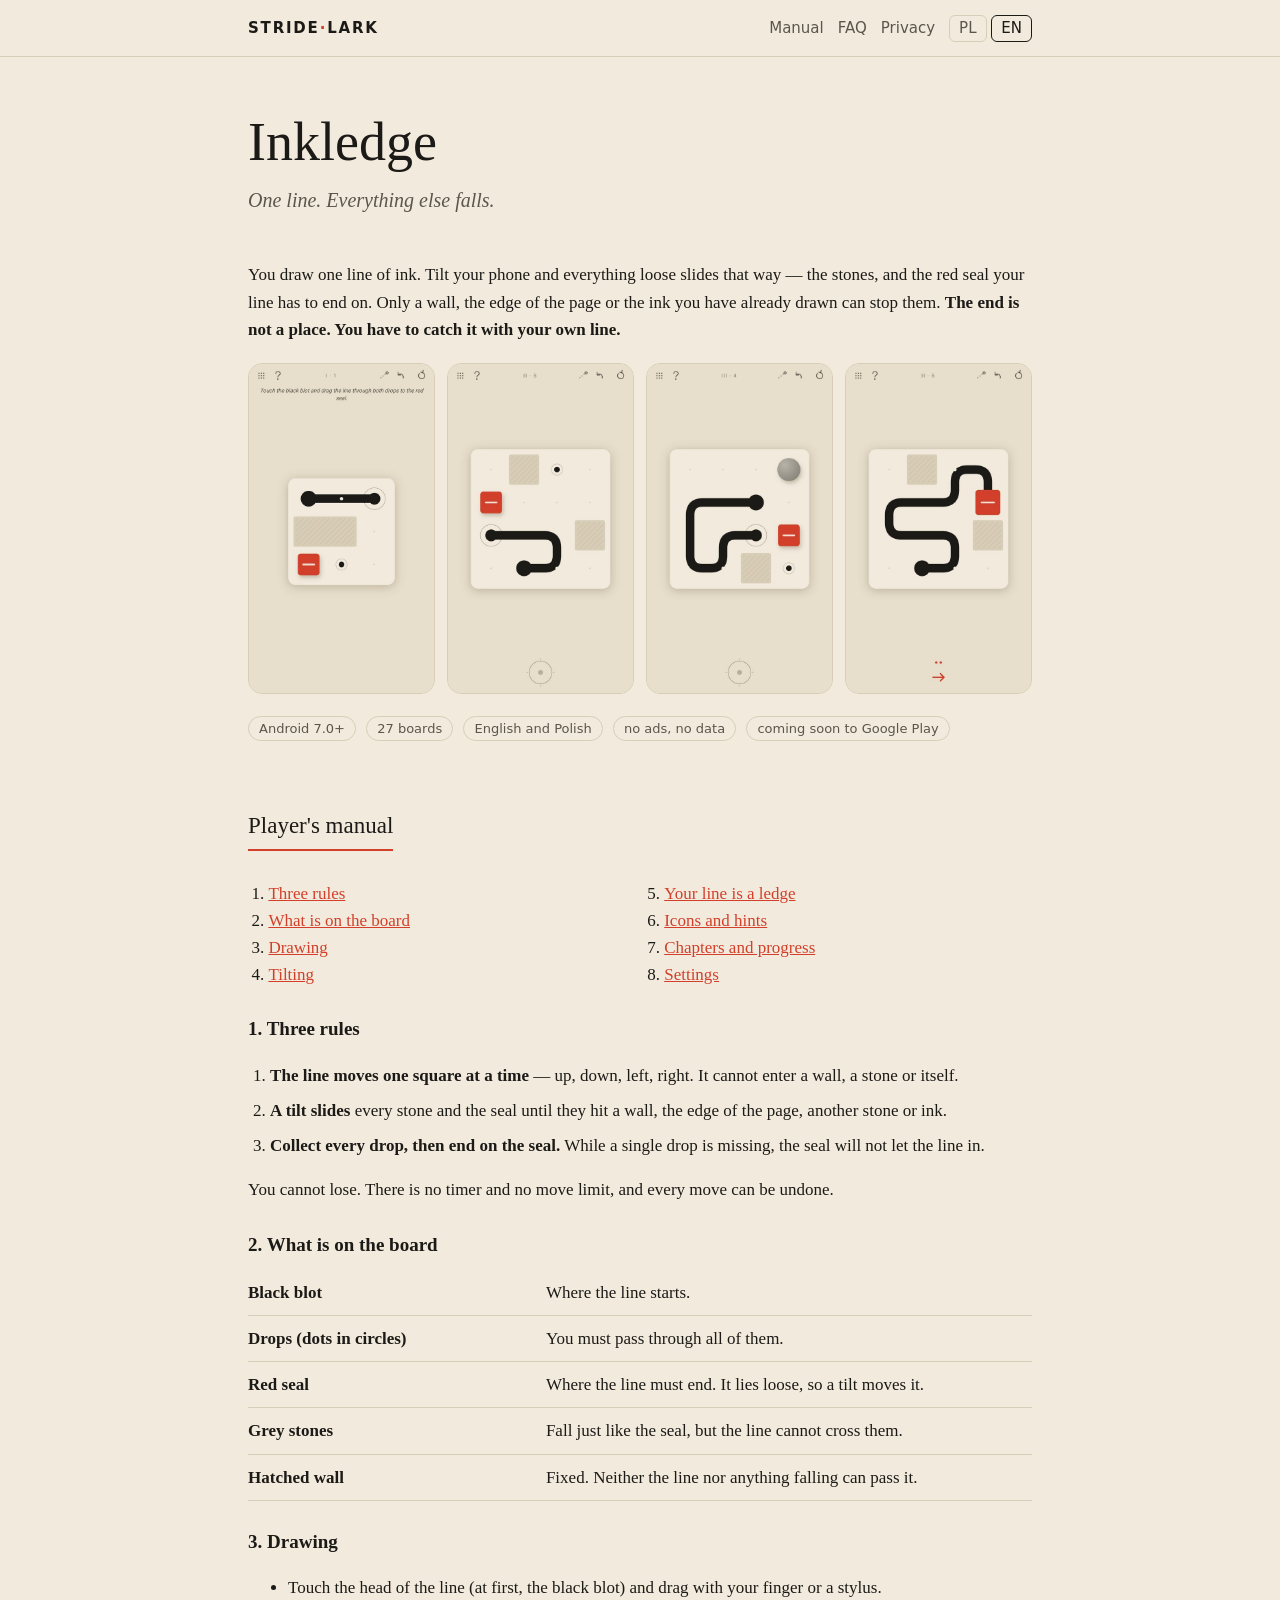
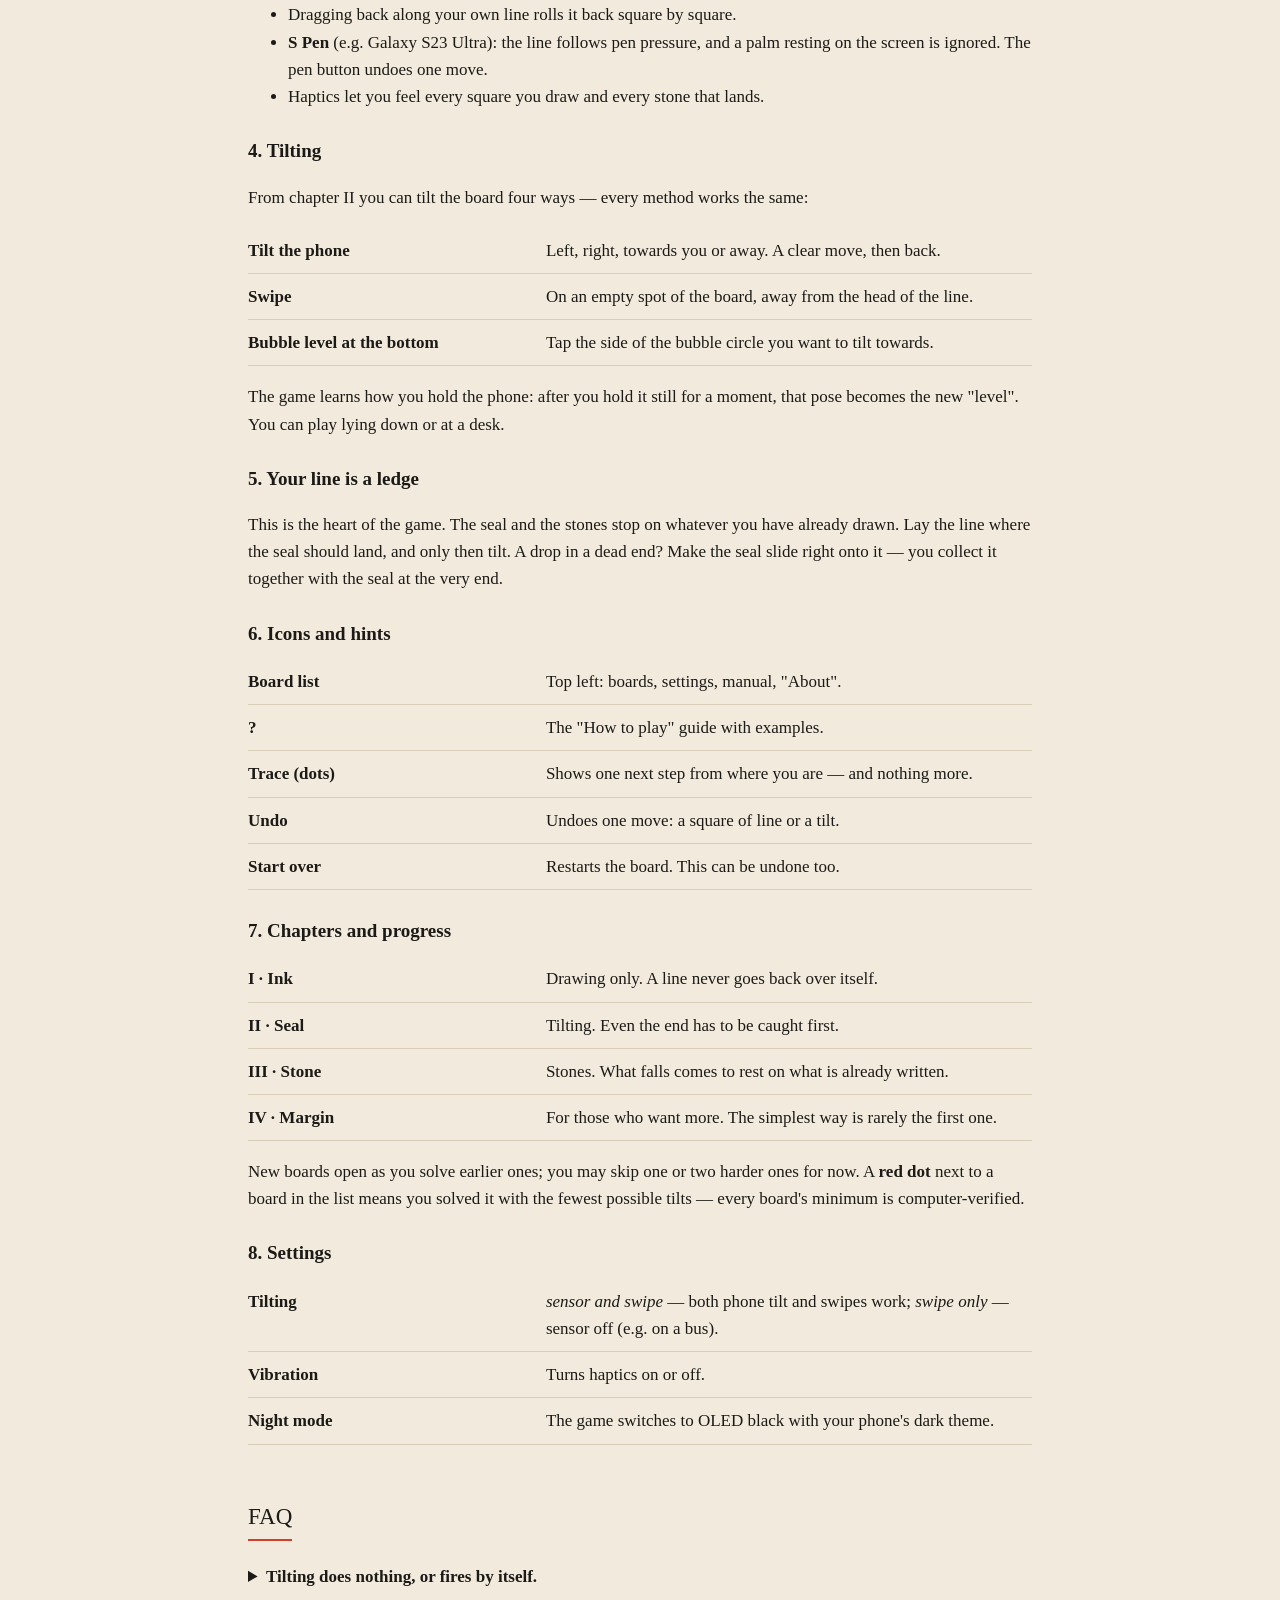
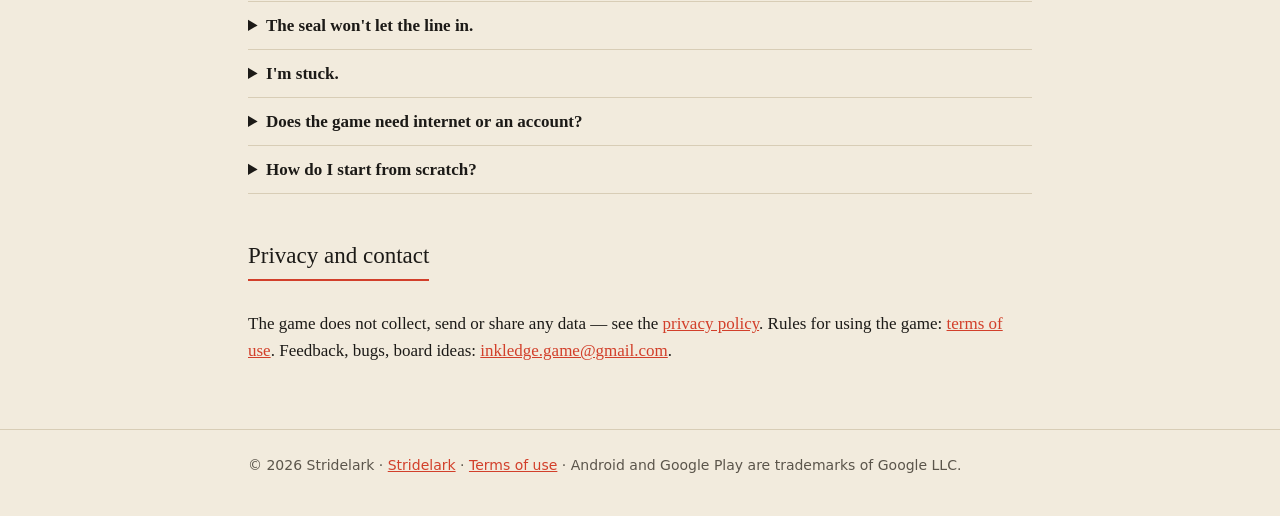
==== inkledge/index.html @ 9a071e55 "Stridelark: strona studia, Inkledge (instrukcja, prywatność, warunki) Co-Authored-By: Claude Opus 5." ====
<!doctype html>
<html lang="pl" data-title-pl="Inkledge — jedna kreska. Instrukcja gry"
      data-title-en="Inkledge — one line puzzle. Player's manual">
<head>
<meta charset="utf-8">
<meta name="viewport" content="width=device-width, initial-scale=1">
<title>Inkledge</title>
<meta name="description" content="Inkledge: a one-line logic puzzle for Android. Rules, controls and player's manual.">
<link rel="icon" href="../img/inkledge-ikona.png">
<link rel="stylesheet" href="../style.css">
<script src="../lang.js"></script>
</head>
<body>
<header class="top"><div class="wrap">
  <a class="brand" href="../">STRIDE<span>·</span>LARK</a>
  <nav>
    <a href="#instrukcja"><span lang="pl">Instrukcja</span><span lang="en">Manual</span></a>
    <a href="#pytania"><span lang="pl">Pytania</span><span lang="en">FAQ</span></a>
    <a href="privacy.html"><span lang="pl">Prywatność</span><span lang="en">Privacy</span></a>
    <span class="lang"><button data-set="pl">PL</button> <button data-set="en">EN</button></span>
  </nav>
</div></header>

<main class="wrap">
  <section class="hero">
    <h1>Inkledge</h1>
    <p class="lead" lang="pl">Jedna kreska. Wszystko inne spada.</p>
    <p class="lead" lang="en">One line. Everything else falls.</p>
  </section>

  <p lang="pl">Rysujesz jedną kreskę tuszu. Kiedy przechylisz telefon, wszystko, co leży luźno, zsuwa się
    w tę stronę — kamienie i czerwona pieczęć, na której kreska ma się skończyć. Zatrzyma je mur, krawędź
    kartki albo to, co już narysowałeś. <b>Koniec nie jest miejscem. Koniec trzeba złapać własną kreską.</b></p>
  <p lang="en">You draw one line of ink. Tilt your phone and everything loose slides that way — the stones,
    and the red seal your line has to end on. Only a wall, the edge of the page or the ink you have
    already drawn can stop them. <b>The end is not a place. You have to catch it with your own line.</b></p>

  <div class="shots" lang="pl">
    <img src="../img/pl-2-pierwsza-plansza.jpg" alt="Pierwsza plansza" loading="lazy">
    <img src="../img/pl-3-kreska-jest-polka.jpg" alt="Kreska jest półką" loading="lazy">
    <img src="../img/pl-4-kamien.jpg" alt="Rozdział Kamień" loading="lazy">
    <img src="../img/pl-6-wygrana.jpg" alt="Plansza rozwiązana" loading="lazy">
  </div>
  <div class="shots" lang="en">
    <img src="../img/en-2-pierwsza-plansza.jpg" alt="First board" loading="lazy">
    <img src="../img/en-3-kreska-jest-polka.jpg" alt="Your line is a ledge" loading="lazy">
    <img src="../img/en-4-kamien.jpg" alt="Chapter Stone" loading="lazy">
    <img src="../img/en-6-wygrana.jpg" alt="Board solved" loading="lazy">
  </div>

  <p>
    <span class="tag" lang="pl">Android 7.0+</span><span class="tag" lang="en">Android 7.0+</span>
    <span class="tag" lang="pl">27 plansz</span><span class="tag" lang="en">27 boards</span>
    <span class="tag" lang="pl">polski i angielski</span><span class="tag" lang="en">English and Polish</span>
    <span class="tag" lang="pl">bez reklam i danych</span><span class="tag" lang="en">no ads, no data</span>
    <span class="tag" lang="pl">wkrótce w Google Play</span><span class="tag" lang="en">coming soon to Google Play</span>
  </p>

  <h2 id="instrukcja"><span lang="pl">Instrukcja gracza</span><span lang="en">Player's manual</span></h2>
  <ol class="toc" lang="pl">
    <li><a href="#zasady">Trzy zasady</a></li>
    <li><a href="#plansza">Co jest na planszy</a></li>
    <li><a href="#rysowanie">Rysowanie</a></li>
    <li><a href="#przechylanie">Przechylanie</a></li>
    <li><a href="#polka">Kreska jest półką</a></li>
    <li><a href="#ikony">Ikony i podpowiedź</a></li>
    <li><a href="#rozdzialy">Rozdziały i postęp</a></li>
    <li><a href="#ustawienia">Ustawienia</a></li>
  </ol>
  <ol class="toc" lang="en">
    <li><a href="#zasady">Three rules</a></li>
    <li><a href="#plansza">What is on the board</a></li>
    <li><a href="#rysowanie">Drawing</a></li>
    <li><a href="#przechylanie">Tilting</a></li>
    <li><a href="#polka">Your line is a ledge</a></li>
    <li><a href="#ikony">Icons and hints</a></li>
    <li><a href="#rozdzialy">Chapters and progress</a></li>
    <li><a href="#ustawienia">Settings</a></li>
  </ol>

  <h3 id="zasady"><span lang="pl">1. Trzy zasady</span><span lang="en">1. Three rules</span></h3>
  <ol class="rules" lang="pl">
    <li><b>Kreska idzie pole po polu</b> — w górę, w dół, w lewo, w prawo. Nie wejdzie na mur, na kamień
      ani na samą siebie.</li>
    <li><b>Przechylenie zsuwa</b> wszystkie kamienie i pieczęć, aż oprą się o mur, krawędź kartki, inny
      kamień albo o tusz.</li>
    <li><b>Zbierz wszystkie krople, potem zakończ na pieczęci.</b> Dopóki brakuje choć jednej kropli,
      pieczęć nie wpuści kreski.</li>
  </ol>
  <ol class="rules" lang="en">
    <li><b>The line moves one square at a time</b> — up, down, left, right. It cannot enter a wall, a stone
      or itself.</li>
    <li><b>A tilt slides</b> every stone and the seal until they hit a wall, the edge of the page, another
      stone or ink.</li>
    <li><b>Collect every drop, then end on the seal.</b> While a single drop is missing, the seal will not
      let the line in.</li>
  </ol>
  <p lang="pl">Nie da się przegrać. Nie ma zegara ani limitu ruchów, a każdy ruch można cofnąć.</p>
  <p lang="en">You cannot lose. There is no timer and no move limit, and every move can be undone.</p>

  <h3 id="plansza"><span lang="pl">2. Co jest na planszy</span><span lang="en">2. What is on the board</span></h3>
  <table lang="pl">
    <tr><th>Czarny kleks</th><td>Początek kreski. Stąd zaczynasz rysować.</td></tr>
    <tr><th>Krople (kropki w kółkach)</th><td>Musisz przejść przez wszystkie.</td></tr>
    <tr><th>Czerwona pieczęć</th><td>Tu kreska musi się skończyć. Leży luźno, więc przechylenie ją przesuwa.</td></tr>
    <tr><th>Szare kamienie</th><td>Spadają tak samo jak pieczęć, ale kreska na nie nie wejdzie.</td></tr>
    <tr><th>Zakreskowany mur</th><td>Nieruchomy. Nie przejdzie przez niego ani kreska, ani nic spadającego.</td></tr>
  </table>
  <table lang="en">
    <tr><th>Black blot</th><td>Where the line starts.</td></tr>
    <tr><th>Drops (dots in circles)</th><td>You must pass through all of them.</td></tr>
    <tr><th>Red seal</th><td>Where the line must end. It lies loose, so a tilt moves it.</td></tr>
    <tr><th>Grey stones</th><td>Fall just like the seal, but the line cannot cross them.</td></tr>
    <tr><th>Hatched wall</th><td>Fixed. Neither the line nor anything falling can pass it.</td></tr>
  </table>

  <h3 id="rysowanie"><span lang="pl">3. Rysowanie</span><span lang="en">3. Drawing</span></h3>
  <ul lang="pl">
    <li>Dotknij głowicy kreski (na początku: czarnego kleksa) i przeciągnij palcem albo rysikiem.</li>
    <li>Pociągnięcie wstecz po własnej kresce zwija ją pole po polu.</li>
    <li><b>Rysik S Pen</b> (np. Galaxy S23 Ultra): grubość kreski zależy od nacisku, a dłoń oparta
      o ekran nie przeszkadza. Przycisk na rysiku cofa jeden ruch.</li>
    <li>Wibracje dają znać o każdym narysowanym polu i każdym lądowaniu kamienia.</li>
  </ul>
  <ul lang="en">
    <li>Touch the head of the line (at first, the black blot) and drag with your finger or a stylus.</li>
    <li>Dragging back along your own line rolls it back square by square.</li>
    <li><b>S Pen</b> (e.g. Galaxy S23 Ultra): the line follows pen pressure, and a palm resting on the
      screen is ignored. The pen button undoes one move.</li>
    <li>Haptics let you feel every square you draw and every stone that lands.</li>
  </ul>

  <h3 id="przechylanie"><span lang="pl">4. Przechylanie</span><span lang="en">4. Tilting</span></h3>
  <p lang="pl">Od rozdziału II możesz przechylać planszę na cztery strony — każdy sposób działa tak samo:</p>
  <p lang="en">From chapter II you can tilt the board four ways — every method works the same:</p>
  <table lang="pl">
    <tr><th>Przechyl telefon</th><td>W lewo, w prawo, do siebie albo od siebie. Wyraźny ruch, potem powrót.</td></tr>
    <tr><th>Przesuń palcem</th><td>Po pustym miejscu planszy, z dala od głowicy kreski.</td></tr>
    <tr><th>Poziomica na dole</th><td>Dotknij kółka z bąbelkiem z tej strony, w którą ma się przechylić.</td></tr>
  </table>
  <table lang="en">
    <tr><th>Tilt the phone</th><td>Left, right, towards you or away. A clear move, then back.</td></tr>
    <tr><th>Swipe</th><td>On an empty spot of the board, away from the head of the line.</td></tr>
    <tr><th>Bubble level at the bottom</th><td>Tap the side of the bubble circle you want to tilt towards.</td></tr>
  </table>
  <p lang="pl">Gra uczy się, jak trzymasz telefon: gdy chwilę trzymasz go nieruchomo, ta pozycja staje się
    nowym „poziomem”. Możesz więc grać na leżąco albo przy stole.</p>
  <p lang="en">The game learns how you hold the phone: after you hold it still for a moment, that pose becomes
    the new "level". You can play lying down or at a desk.</p>

  <h3 id="polka"><span lang="pl">5. Kreska jest półką</span><span lang="en">5. Your line is a ledge</span></h3>
  <p lang="pl">To sedno gry. Pieczęć i kamienie zatrzymują się na tym, co już narysowałeś. Najpierw połóż
    kreskę tam, gdzie pieczęć ma stanąć, dopiero potem przechyl. Kropla w ślepym zaułku? Spraw, żeby
    pieczęć zjechała prosto na nią — zbierzesz ją razem z pieczęcią na samym końcu.</p>
  <p lang="en">This is the heart of the game. The seal and the stones stop on whatever you have already drawn.
    Lay the line where the seal should land, and only then tilt. A drop in a dead end? Make the seal slide
    right onto it — you collect it together with the seal at the very end.</p>

  <h3 id="ikony"><span lang="pl">6. Ikony i podpowiedź</span><span lang="en">6. Icons and hints</span></h3>
  <table lang="pl">
    <tr><th>Spis plansz</th><td>Lewa strona u góry: lista plansz, ustawienia, instrukcja, „O grze”.</td></tr>
    <tr><th>?</th><td>Instrukcja „Jak grać” z przykładami.</td></tr>
    <tr><th>Ślad (kropki)</th><td>Pokazuje jeden następny krok od miejsca, w którym jesteś — i nic więcej.</td></tr>
    <tr><th>Cofnij</th><td>Cofa jeden ruch: pole kreski albo przechylenie.</td></tr>
    <tr><th>Od nowa</th><td>Zaczyna planszę od początku. Też da się to cofnąć.</td></tr>
  </table>
  <table lang="en">
    <tr><th>Board list</th><td>Top left: boards, settings, manual, "About".</td></tr>
    <tr><th>?</th><td>The "How to play" guide with examples.</td></tr>
    <tr><th>Trace (dots)</th><td>Shows one next step from where you are — and nothing more.</td></tr>
    <tr><th>Undo</th><td>Undoes one move: a square of line or a tilt.</td></tr>
    <tr><th>Start over</th><td>Restarts the board. This can be undone too.</td></tr>
  </table>

  <h3 id="rozdzialy"><span lang="pl">7. Rozdziały i postęp</span><span lang="en">7. Chapters and progress</span></h3>
  <table lang="pl">
    <tr><th>I · Tusz</th><td>Samo rysowanie. Kreska nie wraca po sobie.</td></tr>
    <tr><th>II · Pieczęć</th><td>Przechylanie. Nawet koniec trzeba najpierw złapać.</td></tr>
    <tr><th>III · Kamień</th><td>Kamienie. To, co spada, opiera się na tym, co już napisane.</td></tr>
    <tr><th>IV · Margines</th><td>Dla tych, którzy chcą więcej. Najprostsza droga rzadko jest pierwsza.</td></tr>
  </table>
  <table lang="en">
    <tr><th>I · Ink</th><td>Drawing only. A line never goes back over itself.</td></tr>
    <tr><th>II · Seal</th><td>Tilting. Even the end has to be caught first.</td></tr>
    <tr><th>III · Stone</th><td>Stones. What falls comes to rest on what is already written.</td></tr>
    <tr><th>IV · Margin</th><td>For those who want more. The simplest way is rarely the first one.</td></tr>
  </table>
  <p lang="pl">Kolejne plansze otwierają się, gdy rozwiązujesz poprzednie; jedną lub dwie trudniejsze możesz
    na razie ominąć. <b>Czerwona kropka</b> przy planszy w spisie oznacza rozwiązanie najmniejszą możliwą
    liczbą przechyleń — każda plansza ma ją sprawdzoną komputerowo.</p>
  <p lang="en">New boards open as you solve earlier ones; you may skip one or two harder ones for now.
    A <b>red dot</b> next to a board in the list means you solved it with the fewest possible tilts — every
    board's minimum is computer-verified.</p>

  <h3 id="ustawienia"><span lang="pl">8. Ustawienia</span><span lang="en">8. Settings</span></h3>
  <table lang="pl">
    <tr><th>Przechylanie</th><td><i>czujnik i gest</i> — działa przechylanie telefonu i przesuwanie palcem;
      <i>tylko gest</i> — czujnik wyłączony (np. w autobusie).</td></tr>
    <tr><th>Wibracje</th><td>Włącza lub wyłącza haptykę.</td></tr>
    <tr><th>Tryb nocny</th><td>Gra przechodzi na czerń OLED razem z ciemnym motywem telefonu.</td></tr>
  </table>
  <table lang="en">
    <tr><th>Tilting</th><td><i>sensor and swipe</i> — both phone tilt and swipes work;
      <i>swipe only</i> — sensor off (e.g. on a bus).</td></tr>
    <tr><th>Vibration</th><td>Turns haptics on or off.</td></tr>
    <tr><th>Night mode</th><td>The game switches to OLED black with your phone's dark theme.</td></tr>
  </table>

  <h2 id="pytania"><span lang="pl">Częste pytania</span><span lang="en">FAQ</span></h2>
  <div lang="pl">
    <details><summary>Przechylanie nie reaguje albo reaguje samo.</summary>
      <p>Przytrzymaj telefon chwilę nieruchomo — gra przyjmie tę pozycję za poziom. W pojeździe przełącz
        Przechylanie na <i>tylko gest</i> i przesuwaj palcem.</p></details>
    <details><summary>Pieczęć nie wpuszcza kreski.</summary>
      <p>Brakuje co najmniej jednej kropli. Kropla leżąca pod pieczęcią liczy się dopiero wtedy, gdy
        kreska wejdzie na pieczęć.</p></details>
    <details><summary>Utknąłem.</summary>
      <p>Użyj śladu (ikona z kropkami) — pokaże jeden następny krok. Możesz też przejść do kolejnej
        otwartej planszy i wrócić później.</p></details>
    <details><summary>Czy gra potrzebuje internetu albo konta?</summary>
      <p>Nie. Działa całkowicie offline, bez logowania.</p></details>
    <details><summary>Jak zacząć od zera?</summary>
      <p>Ustawienia Androida → Aplikacje → Inkledge → Pamięć → Wyczyść dane.</p></details>
  </div>
  <div lang="en">
    <details><summary>Tilting does nothing, or fires by itself.</summary>
      <p>Hold the phone still for a moment — the game takes that pose as level. In a vehicle switch Tilting
        to <i>swipe only</i> and swipe instead.</p></details>
    <details><summary>The seal won't let the line in.</summary>
      <p>At least one drop is missing. A drop lying under the seal counts only when the line steps onto
        the seal.</p></details>
    <details><summary>I'm stuck.</summary>
      <p>Use the trace (dotted icon) — it shows one next step. You can also move on to another open board
        and come back later.</p></details>
    <details><summary>Does the game need internet or an account?</summary>
      <p>No. It works fully offline, with no sign-in.</p></details>
    <details><summary>How do I start from scratch?</summary>
      <p>Android Settings → Apps → Inkledge → Storage → Clear data.</p></details>
  </div>

  <h2><span lang="pl">Prywatność i kontakt</span><span lang="en">Privacy and contact</span></h2>
  <p lang="pl">Gra nie zbiera, nie wysyła i nie udostępnia żadnych danych — szczegóły w
    <a href="privacy.html">polityce prywatności</a>. Zasady korzystania z gry:
    <a href="terms.html">warunki korzystania</a>. Uwagi, błędy, pomysły na plansze:
    <a href="mailto:inkledge.game@gmail.com">inkledge.game@gmail.com</a>.</p>
  <p lang="en">The game does not collect, send or share any data — see the
    <a href="privacy.html">privacy policy</a>. Rules for using the game:
    <a href="terms.html">terms of use</a>. Feedback, bugs, board ideas:
    <a href="mailto:inkledge.game@gmail.com">inkledge.game@gmail.com</a>.</p>
</main>

<footer><div class="wrap">
  © 2026 Stridelark · <a href="../">Stridelark</a> ·
  <a href="terms.html"><span lang="pl">Warunki korzystania</span><span lang="en">Terms of use</span></a> ·
  <span lang="pl">Android i Google Play są znakami towarowymi Google LLC.</span>
  <span lang="en">Android and Google Play are trademarks of Google LLC.</span>
</div></footer>
</body>
</html>
---- style.css ----
:root {
  --paper: #f2ebdd;
  --paper-2: #e7decb;
  --ink: #1c1a17;
  --muted: #5b554b;
  --line: #d8cdb6;
  --seal: #d23f2a;
  --card: #fbf7ef;
}
@media (prefers-color-scheme: dark) {
  :root {
    --paper: #12110f;
    --paper-2: #1b1916;
    --ink: #eee6d6;
    --muted: #a69e90;
    --line: #34302a;
    --seal: #e2583f;
    --card: #1b1916;
  }
}
* { box-sizing: border-box; }
html { -webkit-text-size-adjust: 100%; }
body {
  margin: 0;
  background: var(--paper);
  color: var(--ink);
  font: 17px/1.6 Georgia, 'Times New Roman', serif;
}
a { color: var(--seal); }
img { max-width: 100%; height: auto; display: block; }
.wrap { max-width: 820px; margin: 0 auto; padding: 0 18px; }

header.top {
  border-bottom: 1px solid var(--line);
  font: 15px/1 system-ui, -apple-system, 'Segoe UI', Roboto, sans-serif;
}
header.top .wrap { display: flex; align-items: center; gap: 16px; min-height: 56px; }
.brand { font-weight: 700; letter-spacing: .12em; text-decoration: none; color: var(--ink); }
.brand span { color: var(--seal); }
header.top nav { margin-left: auto; display: flex; gap: 14px; align-items: center; flex-wrap: wrap; }
header.top nav a { color: var(--muted); text-decoration: none; }
header.top nav a:hover { color: var(--ink); }
.lang button {
  font: inherit; background: none; border: 1px solid var(--line); color: var(--muted);
  padding: 5px 9px; border-radius: 6px; cursor: pointer;
}
.lang button[aria-pressed="true"] { color: var(--ink); border-color: var(--ink); }

.hero { padding: 56px 0 28px; }
.hero h1 { font-size: clamp(34px, 7vw, 54px); line-height: 1.1; margin: 0 0 12px; font-weight: 400; }
.hero p.lead { font-size: 20px; color: var(--muted); font-style: italic; margin: 0; max-width: 36em; }

h2 {
  font-size: 23px; font-weight: 400; margin: 44px 0 12px;
  padding-bottom: 4px; border-bottom: 2px solid var(--seal); display: inline-block;
}
h3 { font-size: 19px; margin: 26px 0 6px; }

.app {
  display: flex; gap: 20px; align-items: flex-start;
  background: var(--card); border: 1px solid var(--line); border-radius: 18px; padding: 20px;
}
.app img { width: 96px; height: 96px; border-radius: 22px; flex: none; }
.app h3 { margin: 0 0 4px; }
.app p { margin: 0 0 10px; }
.tag {
  display: inline-block; font: 13px/1 system-ui, sans-serif; color: var(--muted);
  border: 1px solid var(--line); border-radius: 99px; padding: 5px 10px; margin: 0 6px 6px 0;
}
.btn {
  display: inline-block; font: 15px/1 system-ui, sans-serif; text-decoration: none;
  background: var(--ink); color: var(--paper); padding: 11px 16px; border-radius: 10px; margin-right: 8px;
}
.btn.ghost { background: none; color: var(--ink); border: 1px solid var(--ink); }

.values { display: grid; grid-template-columns: repeat(auto-fit, minmax(220px, 1fr)); gap: 14px; }
.values div { border-top: 2px solid var(--line); padding-top: 10px; }
.values b { display: block; }

.shots { display: grid; grid-template-columns: repeat(4, 1fr); gap: 12px; margin: 20px 0; }
.shots img { border-radius: 14px; border: 1px solid var(--line); }
@media (max-width: 640px) {
  .shots { grid-template-columns: repeat(2, 1fr); }
  .app { flex-direction: column; }
}

ol.rules { padding-left: 1.3em; }
ol.rules li { margin-bottom: 8px; }
table { width: 100%; border-collapse: collapse; margin: 10px 0; }
th, td { text-align: left; vertical-align: top; padding: 9px 10px 9px 0; border-bottom: 1px solid var(--line); }
th { font-weight: 700; width: 38%; }
details { border-bottom: 1px solid var(--line); padding: 10px 0; }
summary { cursor: pointer; font-weight: 700; }
.toc { columns: 2; column-gap: 28px; padding-left: 1.2em; }
@media (max-width: 640px) { .toc { columns: 1; } }

footer {
  margin-top: 64px; border-top: 1px solid var(--line); padding: 24px 0 40px;
  color: var(--muted); font: 14px/1.6 system-ui, sans-serif;
}

/* Language switching: elements carry lang="pl" or lang="en"; the page shows one. */
html[data-lang="pl"] [lang="en"]:not(html),
html[data-lang="en"] [lang="pl"]:not(html) { display: none !important; }
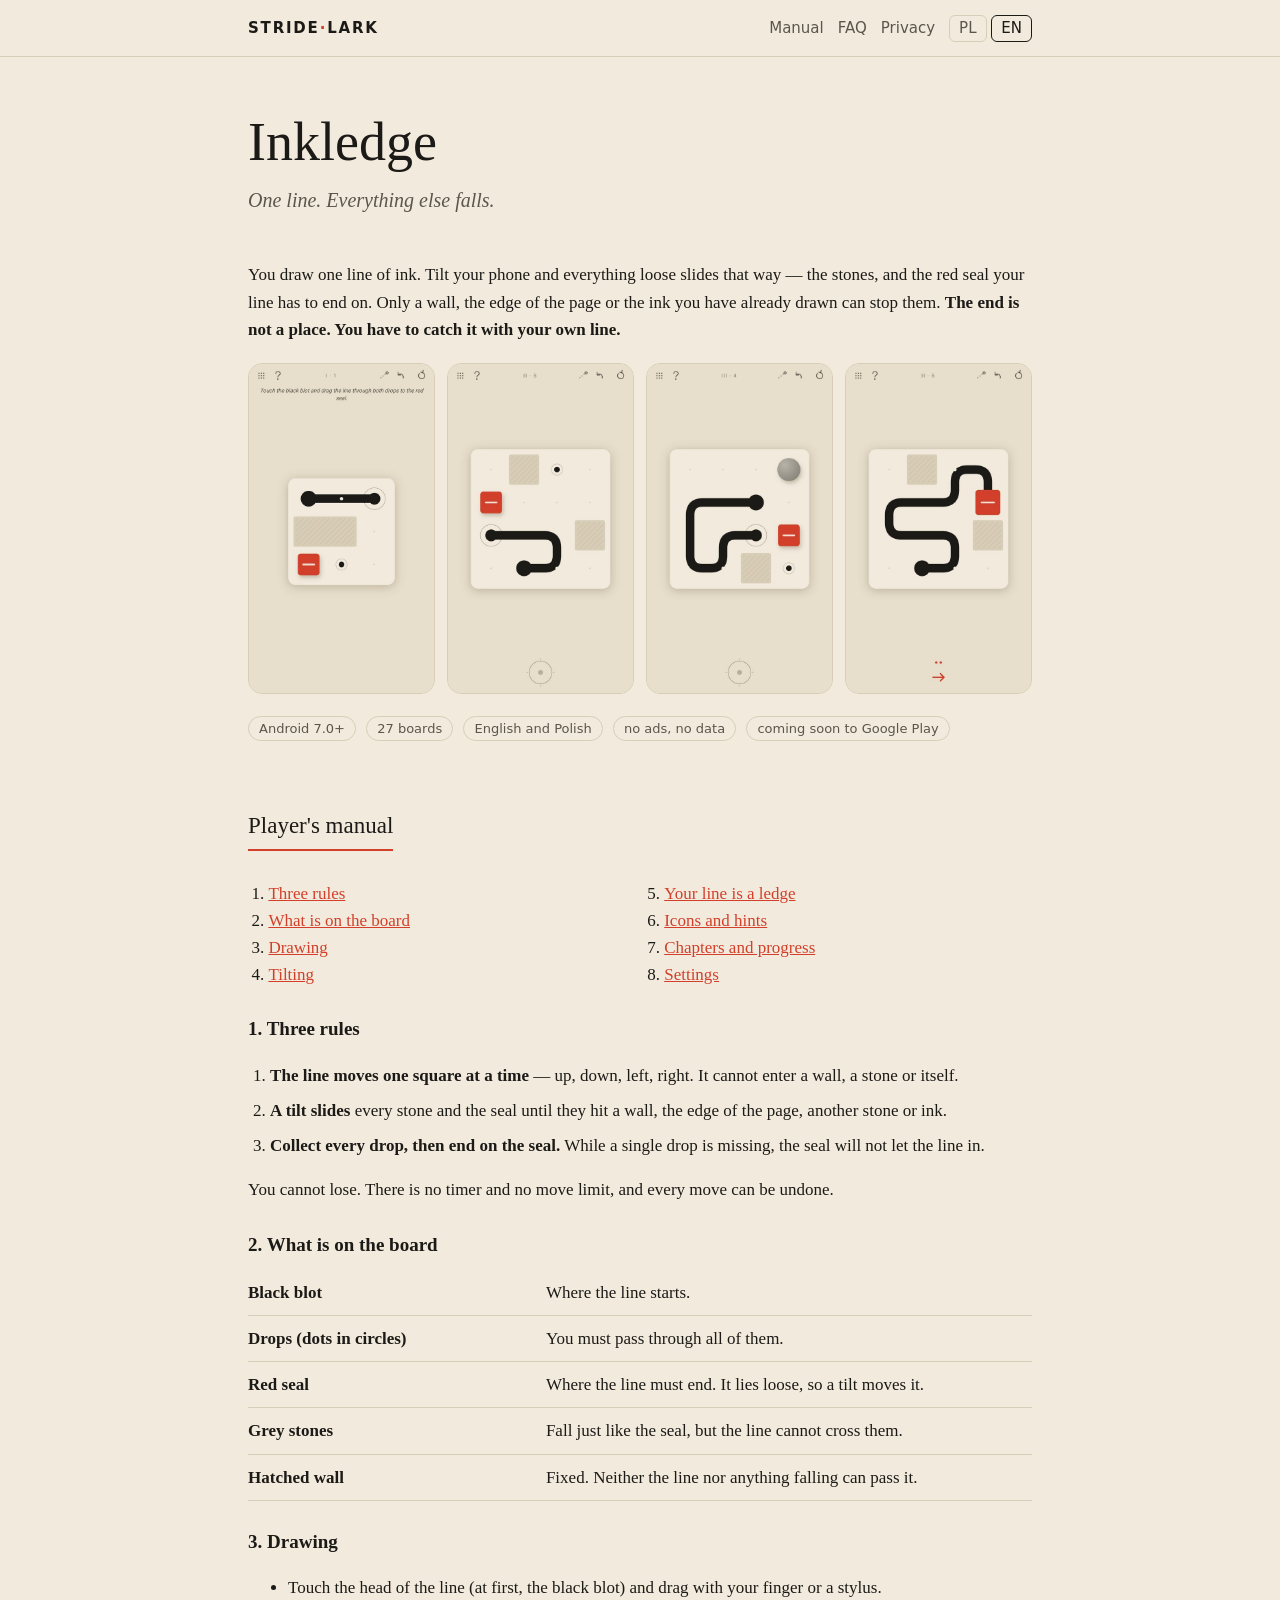
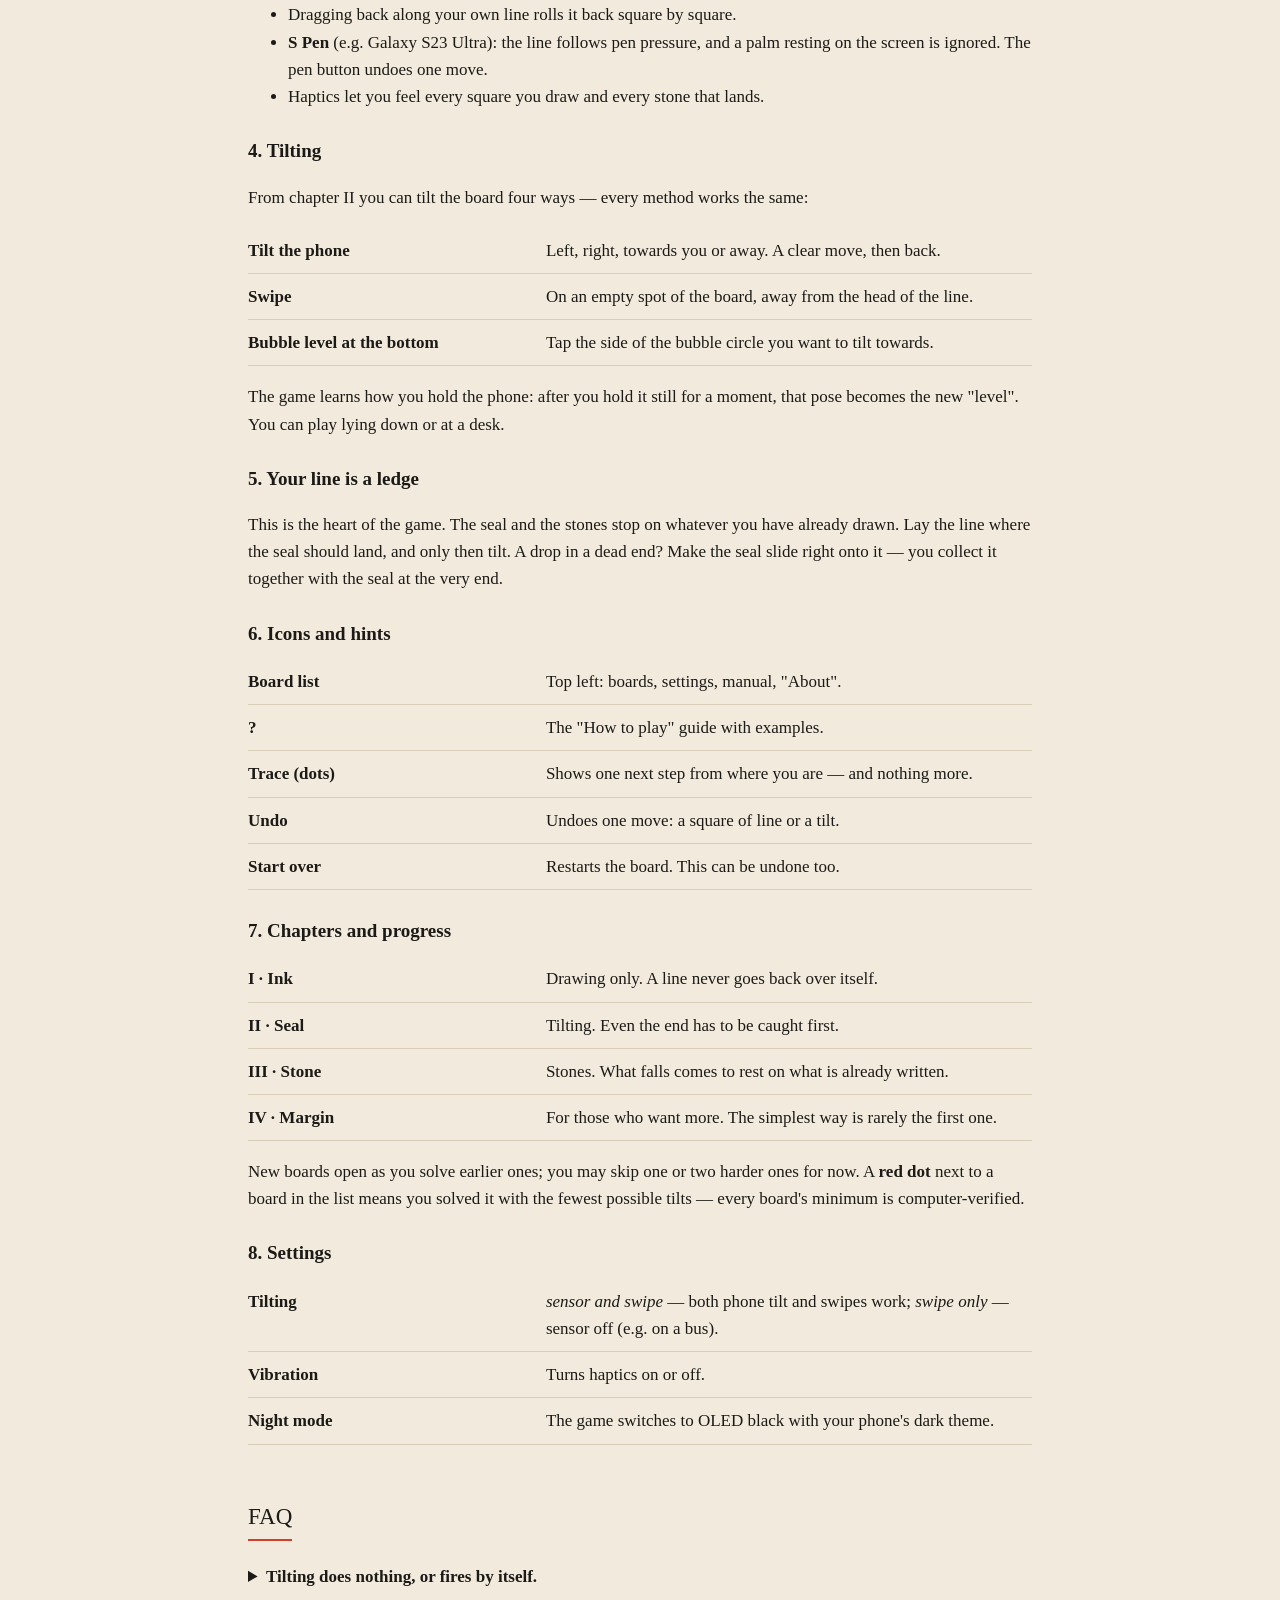
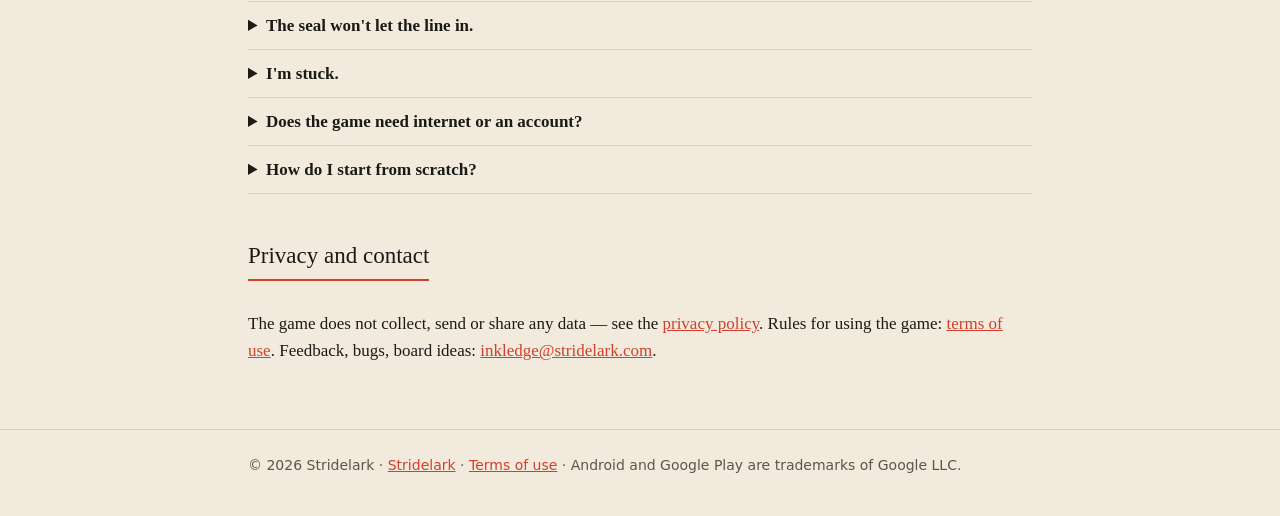
==== commit 95c7ff33: "Kontakt: adresy w domenie stridelark.com Co-Authored-By: Claude Opus 5.5 <noreply@anthropic.com>" ====
--- a/inkledge/index.html
+++ b/inkledge/index.html
@@ -242,11 +242,11 @@
   <p lang="pl">Gra nie zbiera, nie wysyła i nie udostępnia żadnych danych — szczegóły w
     <a href="privacy.html">polityce prywatności</a>. Zasady korzystania z gry:
     <a href="terms.html">warunki korzystania</a>. Uwagi, błędy, pomysły na plansze:
-    <a href="mailto:inkledge.game@gmail.com">inkledge.game@gmail.com</a>.</p>
+    <a href="mailto:inkledge@stridelark.com">inkledge@stridelark.com</a>.</p>
   <p lang="en">The game does not collect, send or share any data — see the
     <a href="privacy.html">privacy policy</a>. Rules for using the game:
     <a href="terms.html">terms of use</a>. Feedback, bugs, board ideas:
-    <a href="mailto:inkledge.game@gmail.com">inkledge.game@gmail.com</a>.</p>
+    <a href="mailto:inkledge@stridelark.com">inkledge@stridelark.com</a>.</p>
 </main>
 
 <footer><div class="wrap">
